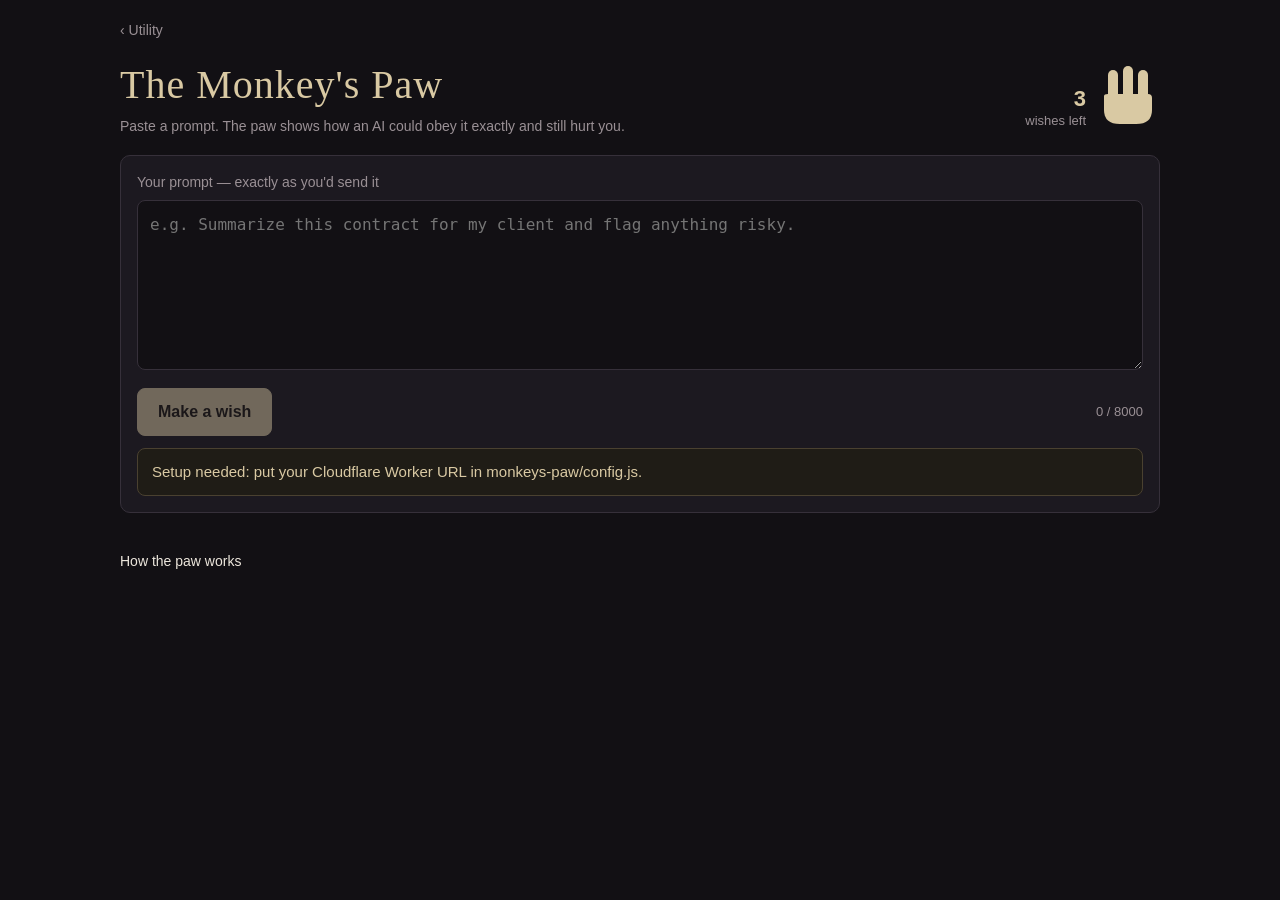
==== monkeys-paw/index.html @ 76622ad8 "Add The Monkey's Paw: prompt-safety training tool Static page plus a Cloudflare Worker that holds th" ====
<!DOCTYPE html>
<html lang="en">
<head>
<meta charset="utf-8">
<meta name="viewport" content="width=device-width, initial-scale=1, viewport-fit=cover">
<title>The Monkey's Paw</title>
<meta name="description" content="Prompt-safety training: see how an AI could obey your prompt exactly and still hurt you.">
<meta name="theme-color" content="#121014">
<meta name="color-scheme" content="dark">
<style>
  :root {
    --bg: #121014;
    --panel: #1c1920;
    --panel-2: #262229;
    --line: #36303a;
    --text: #ece6dc;
    --muted: #9a9095;
    --bone: #d9c9a3;
    --literal: #7fb2ff;
    --presume: #e48cff;
    --nuisance: #c9b458;
    --costly: #f08a3c;
    --catastrophic: #ff4f5e;
    --good: #6fcf97;
    --radius: 10px;
  }
  * { box-sizing: border-box; -webkit-tap-highlight-color: transparent; }
  html, body {
    margin: 0; padding: 0; background: var(--bg); color: var(--text);
    font-family: -apple-system, BlinkMacSystemFont, "Segoe UI", Roboto, Helvetica, Arial, sans-serif;
    line-height: 1.45;
  }
  body {
    min-height: 100vh; min-height: 100dvh;
    padding: max(20px, env(safe-area-inset-top)) 16px max(28px, env(safe-area-inset-bottom));
  }
  .shell { max-width: 1040px; margin: 0 auto; }
  a { color: var(--bone); }

  /* ---------- header ---------- */
  header { display: flex; align-items: center; gap: 16px; flex-wrap: wrap; margin-bottom: 18px; }
  .back { color: var(--muted); font-size: 14px; text-decoration: none; width: 100%; }
  h1 {
    font-family: Georgia, "Times New Roman", serif; font-weight: normal;
    font-size: clamp(28px, 6vw, 40px); letter-spacing: 1px; margin: 0; color: var(--bone);
  }
  .tagline { color: var(--muted); font-size: 14px; margin: 2px 0 0; }
  .titles { flex: 1; min-width: 220px; }

  .wishes { display: flex; align-items: flex-end; gap: 10px; }
  .wishes .count { font-size: 13px; color: var(--muted); text-align: right; line-height: 1.2; }
  .wishes .count b { display: block; font-size: 22px; color: var(--bone); font-weight: 600; }
  .paw { width: 64px; height: 64px; }
  .paw .finger { transform-box: fill-box; transform-origin: 50% 100%; transition: transform .6s cubic-bezier(.5,-0.4,.4,1.4), fill .6s; fill: var(--bone); }
  .paw .finger.curled { transform: scaleY(.38); fill: #5e5548; }
  .paw .palm { fill: var(--bone); }

  /* ---------- input ---------- */
  .panel { background: var(--panel); border: 1px solid var(--line); border-radius: var(--radius); padding: 16px; }
  label.lbl { display: block; font-size: 14px; color: var(--muted); margin-bottom: 8px; }
  textarea {
    width: 100%; min-height: 170px; resize: vertical; padding: 12px;
    background: var(--bg); color: var(--text); border: 1px solid var(--line); border-radius: 8px;
    font: 16px/1.45 ui-monospace, SFMono-Regular, Menlo, Consolas, monospace; /* 16px stops iOS zoom */
  }
  textarea:focus { outline: 2px solid var(--bone); outline-offset: 1px; }
  .row { display: flex; align-items: center; gap: 12px; flex-wrap: wrap; margin-top: 12px; }
  .chars { color: var(--muted); font-size: 13px; margin-left: auto; }
  button {
    font: inherit; font-size: 16px; min-height: 48px; padding: 0 20px; border-radius: 8px; cursor: pointer;
    border: 1px solid var(--line); background: var(--panel-2); color: var(--text); touch-action: manipulation;
  }
  button.primary { background: var(--bone); color: #1a1612; border-color: var(--bone); font-weight: 600; }
  button:disabled { opacity: .45; cursor: not-allowed; }
  .notice { margin-top: 12px; padding: 12px 14px; border-radius: 8px; font-size: 15px; display: none; }
  .notice.show { display: block; }
  .notice.err { background: #2c1519; border: 1px solid #5a2128; color: #ffc2c8; }
  .notice.info { background: #1f1c16; border: 1px solid #4a4130; color: var(--bone); }

  /* ---------- results ---------- */
  #results { margin-top: 22px; display: none; }
  #results.show { display: block; }
  .remark {
    font-family: Georgia, "Times New Roman", serif; font-style: italic; font-size: 18px;
    color: var(--bone); margin: 0 0 16px; padding-left: 14px; border-left: 3px solid var(--bone);
  }
  .tally { display: flex; gap: 8px; flex-wrap: wrap; margin: 0 0 14px; }
  .pill { font-size: 12px; font-weight: 600; text-transform: uppercase; letter-spacing: .6px; padding: 4px 9px; border-radius: 999px; border: 1px solid currentColor; }
  .pill.nuisance { color: var(--nuisance); }
  .pill.costly { color: var(--costly); }
  .pill.catastrophic { color: var(--catastrophic); }

  .cols { display: grid; grid-template-columns: 1fr; gap: 16px; }
  @media (min-width: 720px) { .cols { grid-template-columns: 1fr 1fr; } }
  .col h2 { font-size: 15px; letter-spacing: 2px; margin: 0 0 2px; }
  .col .sub { font-size: 13px; color: var(--muted); margin: 0 0 12px; }
  .col.literal h2 { color: var(--literal); }
  .col.presume h2 { color: var(--presume); }
  .col.literal .curse { border-top: 3px solid var(--literal); }
  .col.presume .curse { border-top: 3px solid var(--presume); }

  .curse { background: var(--panel); border: 1px solid var(--line); border-radius: var(--radius); padding: 14px; margin-bottom: 12px; }
  .curse .top { display: flex; justify-content: space-between; align-items: center; margin-bottom: 8px; }
  .curse .num { color: var(--muted); font-size: 13px; }
  .curse .what { margin: 0 0 10px; font-size: 16px; }
  .curse dt { font-size: 12px; text-transform: uppercase; letter-spacing: .6px; color: var(--muted); margin-top: 8px; }
  .curse dd { margin: 3px 0 0; font-size: 15px; }
  .curse .trigger q { quotes: "\201C" "\201D"; font-family: ui-monospace, SFMono-Regular, Menlo, Consolas, monospace; font-size: 14px; background: var(--panel-2); padding: 1px 5px; border-radius: 4px; }
  .curse .trigger em { color: var(--muted); }
  .curse .fix { background: #16201a; border: 1px solid #284033; border-radius: 6px; padding: 8px 10px; }
  .empty { color: var(--muted); font-style: italic; padding: 14px; border: 1px dashed var(--line); border-radius: var(--radius); }

  .concede { text-align: center; padding: 26px 18px; border: 1px solid #2f5a42; background: #142019; border-radius: var(--radius); }
  .concede h2 { font-family: Georgia, serif; font-weight: normal; color: var(--good); font-size: 26px; margin: 0 0 8px; }
  .concede p { margin: 0; font-size: 16px; }

  .how { margin-top: 26px; color: var(--muted); font-size: 14px; }
  .how summary { cursor: pointer; color: var(--text); min-height: 44px; display: flex; align-items: center; }
  .how ul { padding-left: 20px; margin: 6px 0; }
  .loading { animation: pulse 1.4s ease-in-out infinite; }
  @keyframes pulse { 50% { opacity: .5; } }
  @media (prefers-reduced-motion: reduce) { .loading { animation: none; } .paw .finger { transition: none; } }
</style>
</head>
<body>
<div class="shell">
  <header>
    <a class="back" href="../index.html">&lsaquo; Utility</a>
    <div class="titles">
      <h1>The Monkey's Paw</h1>
      <p class="tagline">Paste a prompt. The paw shows how an AI could obey it exactly and still hurt you.</p>
    </div>
    <div class="wishes" aria-live="polite">
      <div class="count"><b id="wishCount">3</b>wishes left</div>
      <svg class="paw" viewBox="0 0 64 64" aria-hidden="true">
        <rect class="finger" data-i="0" x="12" y="6"  width="10" height="30" rx="5"/>
        <rect class="finger" data-i="1" x="27" y="2"  width="10" height="34" rx="5"/>
        <rect class="finger" data-i="2" x="42" y="6"  width="10" height="30" rx="5"/>
        <path class="palm" d="M8 32 Q8 30 12 30 L52 30 Q56 30 56 34 L56 46 Q56 60 40 60 L24 60 Q8 60 8 46 Z"/>
      </svg>
    </div>
  </header>

  <section class="panel">
    <label class="lbl" for="prompt">Your prompt — exactly as you'd send it</label>
    <textarea id="prompt" spellcheck="false" placeholder="e.g. Summarize this contract for my client and flag anything risky."></textarea>
    <div class="row">
      <button class="primary" id="wishBtn">Make a wish</button>
      <button id="newPawBtn" hidden>Take a new paw</button>
      <span class="chars" id="chars">0 / 8000</span>
    </div>
    <div class="notice" id="notice" role="status"></div>
  </section>

  <section id="results" aria-live="polite"></section>

  <details class="how">
    <summary>How the paw works</summary>
    <ul>
      <li>The paw never does the task. It only shows what could go wrong.</li>
      <li><b>Literal</b> reads your words at their narrowest and most inconvenient. <b>Presumptuous</b> fills every gap with a confident wrong guess.</li>
      <li>Each curse names the exact words (or the missing detail) that cause it, how bad it is, and the smallest fix.</li>
      <li>Apply the fixes and wish again. When nothing meaningful is left, the paw concedes.</li>
      <li>Three wishes per paw. Every curse describes something real AI models do — no magic.</li>
    </ul>
  </details>
</div>

<script src="./config.js"></script>
<script>
(() => {
  const CFG = window.PAW_CONFIG || {};
  const API = (CFG.workerUrl || "").replace(/\/+$/, "");
  const MAX = 8000;
  const KEY = "monkeysPaw.session";

  const $ = (id) => document.getElementById(id);
  const promptEl = $("prompt"), wishBtn = $("wishBtn"), newPawBtn = $("newPawBtn");
  const notice = $("notice"), results = $("results"), chars = $("chars"), wishCount = $("wishCount");

  let session = null;
  let remaining = 3;
  let busy = false;

  const store = {
    get() { try { return localStorage.getItem(KEY); } catch { return null; } },
    set(v) { try { v ? localStorage.setItem(KEY, v) : localStorage.removeItem(KEY); } catch {} },
  };

  function el(tag, cls, text) {
    const n = document.createElement(tag);
    if (cls) n.className = cls;
    if (text != null) n.textContent = text;   // always textContent: model output is never trusted as HTML
    return n;
  }

  function say(msg, kind = "err") {
    notice.className = "notice show " + kind;
    notice.textContent = msg;
  }
  function clearNotice() { notice.className = "notice"; notice.textContent = ""; }

  function renderWishes() {
    wishCount.textContent = remaining;
    document.querySelectorAll(".paw .finger").forEach((f) => {
      f.classList.toggle("curled", Number(f.dataset.i) >= remaining);
    });
    const spent = remaining <= 0;
    newPawBtn.hidden = !spent;
    updateButton();
    if (spent && !busy) say("The paw is spent. Take a new paw to keep going.", "info");
  }

  function updateButton() {
    const len = promptEl.value.trim().length;
    chars.textContent = `${promptEl.value.length} / ${MAX}`;
    wishBtn.disabled = busy || remaining <= 0 || len < 10 || promptEl.value.length > MAX;
  }

  async function call(path, opts = {}) {
    const res = await fetch(API + path, {
      ...opts,
      headers: { "Content-Type": "application/json", ...(opts.headers || {}) },
    });
    let data = {};
    try { data = await res.json(); } catch {}
    return { ok: res.ok, status: res.status, data };
  }

  async function restore() {
    if (!API || API.includes("YOUR-SUBDOMAIN")) {
      say("Setup needed: put your Cloudflare Worker URL in monkeys-paw/config.js.", "info");
      wishBtn.disabled = true;
      return;
    }
    const id = store.get();
    if (!id) return renderWishes();
    try {
      const r = await call(`/session?id=${encodeURIComponent(id)}`, { method: "GET" });
      if (r.ok) { session = id; remaining = r.data.remaining; }
      else store.set(null);
    } catch { /* offline: leave defaults, the wish call will report */ }
    renderWishes();
  }

  async function ensureSession() {
    if (session) return true;
    const r = await call("/session", { method: "POST", body: "{}" });
    if (!r.ok) { say(r.data.error || "Could not reach the paw."); return false; }
    session = r.data.session; remaining = r.data.remaining; store.set(session);
    renderWishes();
    return true;
  }

  async function wish() {
    const prompt = promptEl.value.trim();
    if (busy || remaining <= 0 || prompt.length < 10) return;
    busy = true; updateButton(); clearNotice();
    wishBtn.textContent = "The paw considers…"; wishBtn.classList.add("loading");
    try {
      if (!(await ensureSession())) return;
      let r = await call("/wish", { method: "POST", body: JSON.stringify({ session, prompt }) });
      if (r.status === 404 && r.data.code === "no_session") {
        session = null; store.set(null);
        if (!(await ensureSession())) return;
        r = await call("/wish", { method: "POST", body: JSON.stringify({ session, prompt }) });
      }
      if (typeof r.data.remaining === "number") remaining = r.data.remaining;
      if (!r.ok) { say(r.data.error || "The paw went still."); return; }
      render(r.data.result);
    } catch {
      say("Could not reach the paw. Check your connection and try again.");
    } finally {
      busy = false;
      wishBtn.textContent = "Make a wish"; wishBtn.classList.remove("loading");
      renderWishes();
    }
  }

  function render(res) {
    results.replaceChildren();
    results.className = "show";
    if (res.paw_remark) results.append(el("p", "remark", res.paw_remark));

    if (res.verdict === "conceded") {
      const box = el("div", "concede");
      box.append(el("h2", null, "The paw concedes."), el("p", null, res.concession || "The wording holds."));
      results.append(box);
      results.scrollIntoView({ behavior: "smooth", block: "start" });
      return;
    }

    const all = [...(res.literal || []), ...(res.presumptuous || [])];
    const tally = el("div", "tally");
    for (const sev of ["catastrophic", "costly", "nuisance"]) {
      const n = all.filter((c) => c.severity === sev).length;
      if (n) tally.append(el("span", "pill " + sev, `${n} ${sev}`));
    }
    results.append(tally);

    const cols = el("div", "cols");
    cols.append(
      column("literal", "LITERAL", "Does exactly what you said — at its narrowest.", res.literal || []),
      column("presume", "PRESUMPTUOUS", "Fills every gap with a confident wrong guess.", res.presumptuous || [])
    );
    results.append(cols);
    results.scrollIntoView({ behavior: "smooth", block: "start" });
  }

  function column(cls, title, sub, curses) {
    const c = el("div", "col " + cls);
    c.append(el("h2", null, title), el("p", "sub", sub));
    if (!curses.length) { c.append(el("div", "empty", "No meaningful curse from this reader.")); return c; }
    curses.forEach((k, i) => {
      const card = el("article", "curse");
      const top = el("div", "top");
      top.append(el("span", "num", `Curse ${i + 1}`), el("span", "pill " + k.severity, k.severity));
      card.append(top, el("p", "what", k.curse));

      const dl = el("dl");
      const trig = el("dd", "trigger");
      if (k.trigger_type === "phrase") trig.append(el("q", null, k.trigger));
      else { trig.append(el("em", null, "Omission: "), document.createTextNode(k.trigger)); }
      dl.append(el("dt", null, "Caused by"), trig, el("dt", null, "Minimal fix"), el("dd", "fix", k.fix));
      card.append(dl);
      c.append(card);
    });
    return c;
  }

  promptEl.addEventListener("input", updateButton);
  promptEl.addEventListener("keydown", (e) => { if (e.key === "Enter" && (e.metaKey || e.ctrlKey)) wish(); });
  wishBtn.addEventListener("click", wish);
  newPawBtn.addEventListener("click", () => {
    session = null; store.set(null); remaining = 3; clearNotice(); renderWishes();
  });

  restore();
})();
</script>
</body>
</html>
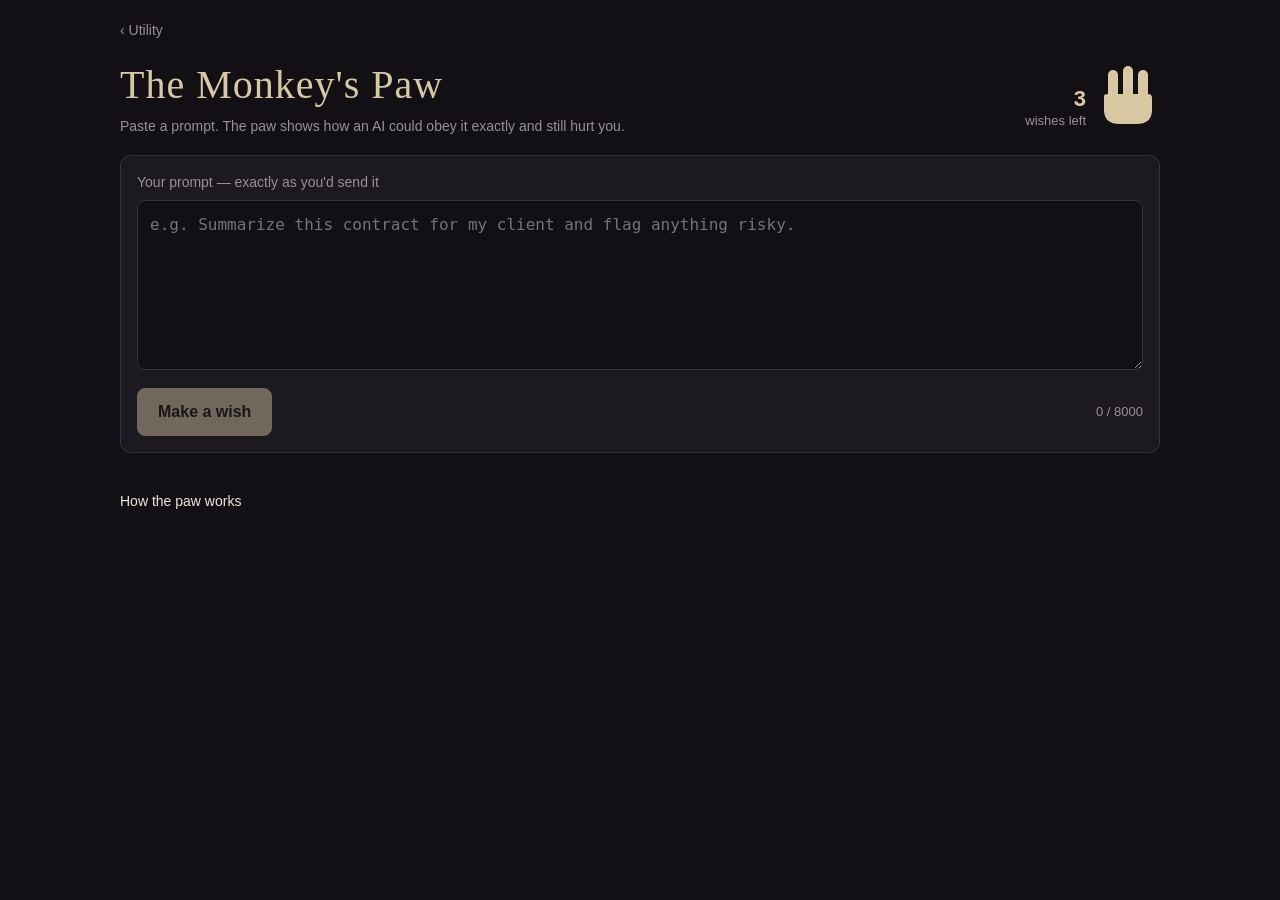
==== commit 3dcfa93f: "Monkey's Paw: free concessions, copy fixed prompt, PWA, menu entry - Worker refunds the wish when th" ====
--- a/monkeys-paw/index.html
+++ b/monkeys-paw/index.html
@@ -7,6 +7,10 @@
 <meta name="description" content="Prompt-safety training: see how an AI could obey your prompt exactly and still hurt you.">
 <meta name="theme-color" content="#121014">
 <meta name="color-scheme" content="dark">
+<link rel="manifest" href="./manifest.json">
+<link rel="apple-touch-icon" href="./icon-192.png">
+<meta name="apple-mobile-web-app-capable" content="yes">
+<meta name="apple-mobile-web-app-title" content="Monkey's Paw">
 <style>
   :root {
     --bg: #121014;
@@ -108,6 +112,16 @@
   .curse .trigger q { quotes: "\201C" "\201D"; font-family: ui-monospace, SFMono-Regular, Menlo, Consolas, monospace; font-size: 14px; background: var(--panel-2); padding: 1px 5px; border-radius: 4px; }
   .curse .trigger em { color: var(--muted); }
   .curse .fix { background: #16201a; border: 1px solid #284033; border-radius: 6px; padding: 8px 10px; }
+  .fixed { margin-top: 18px; background: var(--panel); border: 1px solid #284033; border-radius: var(--radius); padding: 14px; }
+  .fixed .head { display: flex; align-items: center; justify-content: space-between; gap: 12px; flex-wrap: wrap; margin-bottom: 10px; }
+  .fixed h2 { font-size: 15px; letter-spacing: 2px; margin: 0; color: var(--good); }
+  .fixed pre {
+    margin: 0; white-space: pre-wrap; word-break: break-word; max-height: 320px; overflow: auto;
+    background: var(--bg); border: 1px solid var(--line); border-radius: 8px; padding: 12px;
+    font: 14px/1.45 ui-monospace, SFMono-Regular, Menlo, Consolas, monospace;
+  }
+  .fixed .note { color: var(--muted); font-size: 13px; margin: 8px 0 0; }
+  button.copied { background: #1d3a2a; border-color: var(--good); color: var(--good); }
   .empty { color: var(--muted); font-style: italic; padding: 14px; border: 1px dashed var(--line); border-radius: var(--radius); }
 
   .concede { text-align: center; padding: 26px 18px; border: 1px solid #2f5a42; background: #142019; border-radius: var(--radius); }
@@ -160,7 +174,8 @@
       <li>The paw never does the task. It only shows what could go wrong.</li>
       <li><b>Literal</b> reads your words at their narrowest and most inconvenient. <b>Presumptuous</b> fills every gap with a confident wrong guess.</li>
       <li>Each curse names the exact words (or the missing detail) that cause it, how bad it is, and the smallest fix.</li>
-      <li>Apply the fixes and wish again. When nothing meaningful is left, the paw concedes.</li>
+      <li>Copy the fixed prompt (every fix applied), or apply the fixes your own way, and wish again.</li>
+      <li>When nothing meaningful is left, the paw concedes — and a concession doesn't cost a wish.</li>
       <li>Three wishes per paw. Every curse describes something real AI models do — no magic.</li>
     </ul>
   </details>
@@ -304,7 +319,33 @@
       column("presume", "PRESUMPTUOUS", "Fills every gap with a confident wrong guess.", res.presumptuous || [])
     );
     results.append(cols);
+    if (res.fixed_prompt) results.append(fixedBlock(res.fixed_prompt));
     results.scrollIntoView({ behavior: "smooth", block: "start" });
+  }
+
+  function fixedBlock(text) {
+    const box = el("section", "fixed");
+    const head = el("div", "head");
+    const btn = el("button", null, "Copy fixed prompt");
+    btn.addEventListener("click", async () => {
+      const ok = await copyText(text);
+      btn.textContent = ok ? "Copied ✓" : "Copy failed — select the text";
+      btn.classList.toggle("copied", ok);
+      setTimeout(() => { btn.textContent = "Copy fixed prompt"; btn.classList.remove("copied"); }, 2000);
+    });
+    head.append(el("h2", null, "FIXED PROMPT"), btn);
+    box.append(head, el("pre", null, text));
+    if (/\[[^\]]+\]/.test(text)) box.append(el("p", "note", "Fill in anything in [square brackets] before you use it."));
+    return box;
+  }
+
+  async function copyText(text) {
+    try { await navigator.clipboard.writeText(text); return true; } catch {}
+    const ta = el("textarea"); ta.value = text; ta.setAttribute("readonly", "");
+    ta.style.cssText = "position:fixed;top:0;left:0;opacity:0";
+    document.body.append(ta); ta.select(); ta.setSelectionRange(0, text.length);
+    let ok = false; try { ok = document.execCommand("copy"); } catch {}
+    ta.remove(); return ok;
   }
 
   function column(cls, title, sub, curses) {
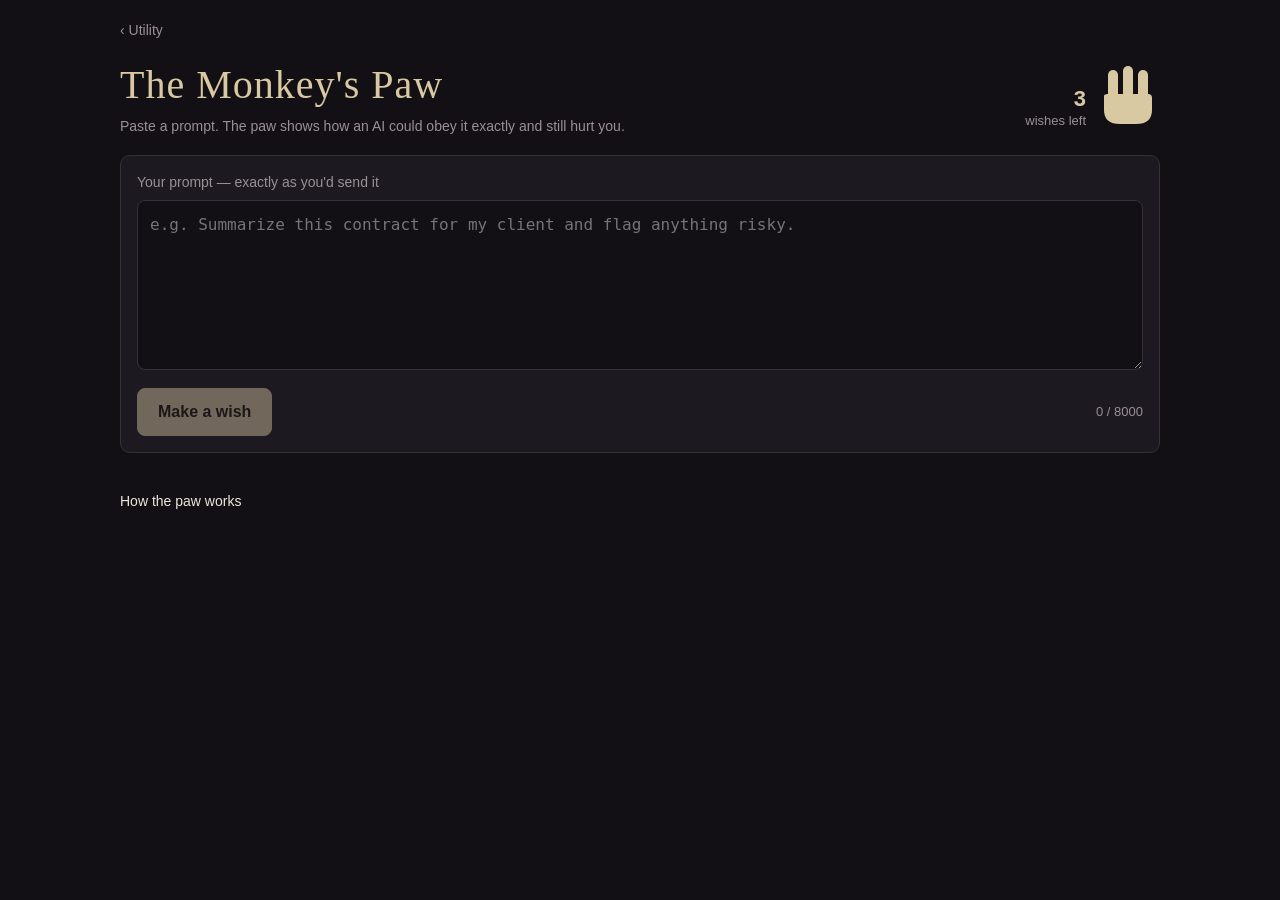
==== commit de0f1973: "Monkey's Paw: quote fix, surrender button, concession tuning - Strip quote marks the model wraps aro" ====
--- a/monkeys-paw/index.html
+++ b/monkeys-paw/index.html
@@ -127,6 +127,11 @@
   .concede { text-align: center; padding: 26px 18px; border: 1px solid #2f5a42; background: #142019; border-radius: var(--radius); }
   .concede h2 { font-family: Georgia, serif; font-weight: normal; color: var(--good); font-size: 26px; margin: 0 0 8px; }
   .concede p { margin: 0; font-size: 16px; }
+  .residual { text-align: left; max-width: 620px; margin: 18px auto 0; padding-top: 14px; border-top: 1px dashed #2f5a42; }
+  .residual h3 { font-size: 12px; text-transform: uppercase; letter-spacing: .6px; color: var(--muted); font-weight: 600; margin: 0 0 6px; }
+  .residual ul { margin: 0; padding-left: 20px; font-size: 15px; color: var(--text); }
+  .surrender { margin-top: 18px; text-align: center; }
+  .surrender p { color: var(--muted); font-size: 13px; margin: 8px 0 0; }
 
   .how { margin-top: 26px; color: var(--muted); font-size: 14px; }
   .how summary { cursor: pointer; color: var(--text); min-height: 44px; display: flex; align-items: center; }
@@ -174,7 +179,7 @@
       <li>The paw never does the task. It only shows what could go wrong.</li>
       <li><b>Literal</b> reads your words at their narrowest and most inconvenient. <b>Presumptuous</b> fills every gap with a confident wrong guess.</li>
       <li>Each curse names the exact words (or the missing detail) that cause it, how bad it is, and the smallest fix.</li>
-      <li>Copy the fixed prompt (every fix applied), or apply the fixes your own way, and wish again.</li>
+      <li>Apply the fixes your own way and wish again — or surrender to see the fixed prompt (free) and copy it.</li>
       <li>When nothing meaningful is left, the paw concedes — and a concession doesn't cost a wish.</li>
       <li>Three wishes per paw. Every curse describes something real AI models do — no magic.</li>
     </ul>
@@ -299,7 +304,15 @@
 
     if (res.verdict === "conceded") {
       const box = el("div", "concede");
-      box.append(el("h2", null, "The paw concedes."), el("p", null, res.concession || "The wording holds."));
+      const [why, notes] = splitConcession(res.concession || "");
+      box.append(el("h2", null, "The paw concedes."), el("p", null, why || "The wording holds."));
+      if (notes.length) {
+        const r = el("div", "residual");
+        const ul = el("ul");
+        notes.forEach((n) => ul.append(el("li", null, n)));
+        r.append(el("h3", null, "Residual notes — not curses"), ul);
+        box.append(r);
+      }
       results.append(box);
       results.scrollIntoView({ behavior: "smooth", block: "start" });
       return;
@@ -319,8 +332,31 @@
       column("presume", "PRESUMPTUOUS", "Fills every gap with a confident wrong guess.", res.presumptuous || [])
     );
     results.append(cols);
-    if (res.fixed_prompt) results.append(fixedBlock(res.fixed_prompt));
+    if (res.fixed_prompt) {
+      // The fix stays hidden until the user gives up: working it out is the training.
+      const fixed = fixedBlock(res.fixed_prompt);
+      fixed.hidden = true;
+      const wrap = el("div", "surrender");
+      const btn = el("button", null, "Surrender — show me the fix");
+      btn.addEventListener("click", () => { wrap.remove(); fixed.hidden = false; fixed.scrollIntoView({ behavior: "smooth", block: "nearest" }); });
+      wrap.append(btn, el("p", null, "Free. Try fixing it yourself first."));
+      results.append(wrap, fixed);
+    }
     results.scrollIntoView({ behavior: "smooth", block: "start" });
+  }
+
+  // The paw may wrap quoted phrases in its own quote marks; the page adds curly quotes itself.
+  const QUOTES = `"'“”‘’«»\``;
+  function stripQuotes(t) {
+    t = String(t || "").trim();
+    while (t.length > 1 && QUOTES.includes(t[0]) && QUOTES.includes(t[t.length - 1])) t = t.slice(1, -1).trim();
+    return t;
+  }
+
+  function splitConcession(text) {
+    const m = text.split(/\n?\s*Residual notes[^\n]*:\s*\n?/i);
+    const notes = (m[1] || "").split("\n").map((l) => l.replace(/^\s*[-*•]\s*/, "").trim()).filter(Boolean);
+    return [m[0].trim(), notes.slice(0, 2)];
   }
 
   function fixedBlock(text) {
@@ -360,7 +396,7 @@
 
       const dl = el("dl");
       const trig = el("dd", "trigger");
-      if (k.trigger_type === "phrase") trig.append(el("q", null, k.trigger));
+      if (k.trigger_type === "phrase") trig.append(el("q", null, stripQuotes(k.trigger)));
       else { trig.append(el("em", null, "Omission: "), document.createTextNode(k.trigger)); }
       dl.append(el("dt", null, "Caused by"), trig, el("dt", null, "Minimal fix"), el("dd", "fix", k.fix));
       card.append(dl);
